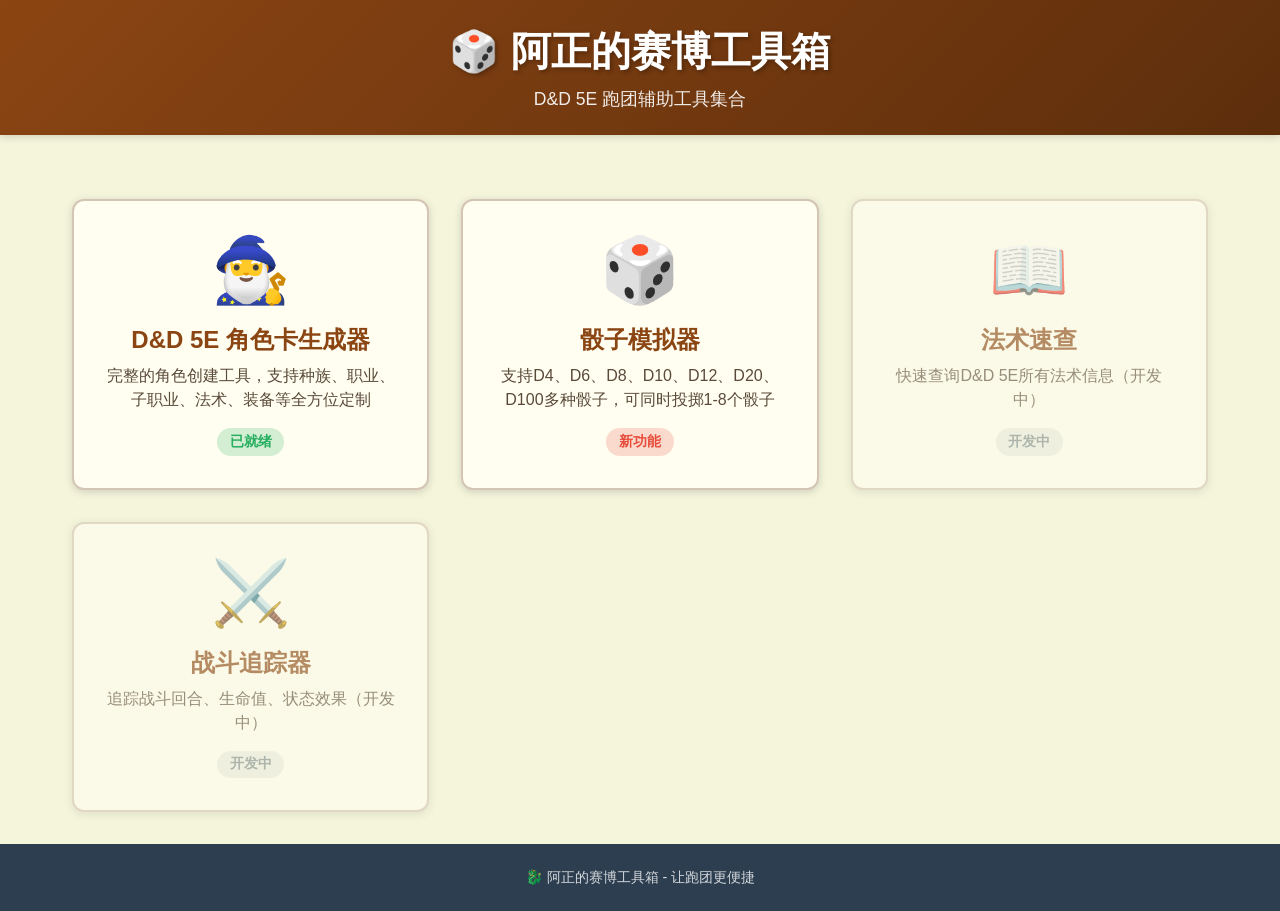
==== index.html @ cee94154 "Add files via upload" ====
<!DOCTYPE html>
<html lang="zh-CN">
<head>
    <meta charset="UTF-8">
    <meta name="viewport" content="width=device-width, initial-scale=1.0">
    <title>阿正的赛博工具箱</title>
    <style>
        :root {
            --primary-color: #8b4513;
            --primary-dark: #5d2e0c;
            --primary-light: #d4a574;
            --secondary-color: #2c3e50;
            --accent-color: #c9a227;
            --bg-color: #f5f5dc;
            --card-bg: #fffef0;
            --text-color: #2c1810;
            --text-light: #5a4a3a;
            --border-color: #d4c5b5;
            --shadow: 0 2px 8px rgba(0, 0, 0, 0.15);
            --shadow-hover: 0 4px 16px rgba(0, 0, 0, 0.2);
        }

        * {
            margin: 0;
            padding: 0;
            box-sizing: border-box;
        }

        body {
            font-family: 'Segoe UI', Tahoma, Geneva, Verdana, sans-serif;
            background: var(--bg-color);
            color: var(--text-color);
            min-height: 100vh;
            display: flex;
            flex-direction: column;
        }

        .header {
            background: linear-gradient(135deg, var(--primary-color) 0%, var(--primary-dark) 100%);
            color: white;
            padding: 1.5rem 2rem;
            box-shadow: var(--shadow);
            text-align: center;
        }

        .header h1 {
            font-size: 2.5rem;
            margin-bottom: 0.5rem;
            text-shadow: 2px 2px 4px rgba(0, 0, 0, 0.3);
        }

        .header p {
            font-size: 1.1rem;
            opacity: 0.9;
        }

        .main-content {
            flex: 1;
            max-width: 1200px;
            margin: 0 auto;
            padding: 2rem;
            width: 100%;
        }

        .tools-grid {
            display: grid;
            grid-template-columns: repeat(auto-fit, minmax(300px, 1fr));
            gap: 2rem;
            margin-top: 2rem;
        }

        .tool-card {
            background: var(--card-bg);
            border-radius: 12px;
            padding: 2rem;
            box-shadow: var(--shadow);
            transition: all 0.3s ease;
            border: 2px solid var(--border-color);
            text-align: center;
            cursor: pointer;
            text-decoration: none;
            color: var(--text-color);
            display: flex;
            flex-direction: column;
            align-items: center;
        }

        .tool-card:hover {
            transform: translateY(-5px);
            box-shadow: var(--shadow-hover);
            border-color: var(--primary-color);
        }

        .tool-icon {
            font-size: 4rem;
            margin-bottom: 1rem;
        }

        .tool-title {
            font-size: 1.5rem;
            font-weight: bold;
            color: var(--primary-color);
            margin-bottom: 0.5rem;
        }

        .tool-description {
            font-size: 1rem;
            color: var(--text-light);
            line-height: 1.5;
        }

        .tool-status {
            display: inline-block;
            margin-top: 1rem;
            padding: 0.3rem 0.8rem;
            border-radius: 20px;
            font-size: 0.85rem;
            font-weight: 600;
        }

        .status-ready {
            background: rgba(39, 174, 96, 0.2);
            color: #27ae60;
        }

        .status-new {
            background: rgba(231, 76, 60, 0.2);
            color: #e74c3c;
        }

        .footer {
            background: var(--secondary-color);
            color: white;
            text-align: center;
            padding: 1.5rem;
            margin-top: auto;
        }

        .footer p {
            opacity: 0.8;
            font-size: 0.9rem;
        }

        @media (max-width: 768px) {
            .header h1 {
                font-size: 1.8rem;
            }

            .tools-grid {
                grid-template-columns: 1fr;
                gap: 1rem;
            }

            .main-content {
                padding: 1rem;
            }
        }
    </style>
</head>
<body>
    <header class="header">
        <h1>🎲 阿正的赛博工具箱</h1>
        <p>D&D 5E 跑团辅助工具集合</p>
    </header>

    <main class="main-content">
        <div class="tools-grid">
            <!-- D&D 5E 角色卡生成器 -->
            <a href="dnd-character-creator/index.html" class="tool-card">
                <div class="tool-icon">🧙‍♂️</div>
                <div class="tool-title">D&D 5E 角色卡生成器</div>
                <div class="tool-description">
                    完整的角色创建工具，支持种族、职业、子职业、法术、装备等全方位定制
                </div>
                <span class="tool-status status-ready">已就绪</span>
            </a>

            <!-- 骰子模拟器 -->
            <a href="dice-simulator/index.html" class="tool-card">
                <div class="tool-icon">🎲</div>
                <div class="tool-title">骰子模拟器</div>
                <div class="tool-description">
                    支持D4、D6、D8、D10、D12、D20、D100多种骰子，可同时投掷1-8个骰子
                </div>
                <span class="tool-status status-new">新功能</span>
            </a>

            <!-- 占位：未来功能 -->
            <div class="tool-card" style="opacity: 0.6; cursor: not-allowed;">
                <div class="tool-icon">📖</div>
                <div class="tool-title">法术速查</div>
                <div class="tool-description">
                    快速查询D&D 5E所有法术信息（开发中）
                </div>
                <span class="tool-status" style="background: rgba(149, 165, 166, 0.2); color: #7f8c8d;">开发中</span>
            </div>

            <!-- 占位：未来功能 -->
            <div class="tool-card" style="opacity: 0.6; cursor: not-allowed;">
                <div class="tool-icon">⚔️</div>
                <div class="tool-title">战斗追踪器</div>
                <div class="tool-description">
                    追踪战斗回合、生命值、状态效果（开发中）
                </div>
                <span class="tool-status" style="background: rgba(149, 165, 166, 0.2); color: #7f8c8d;">开发中</span>
            </div>
        </div>
    </main>

    <footer class="footer">
        <p>🐉 阿正的赛博工具箱 - 让跑团更便捷</p>
    </footer>
</body>
</html>
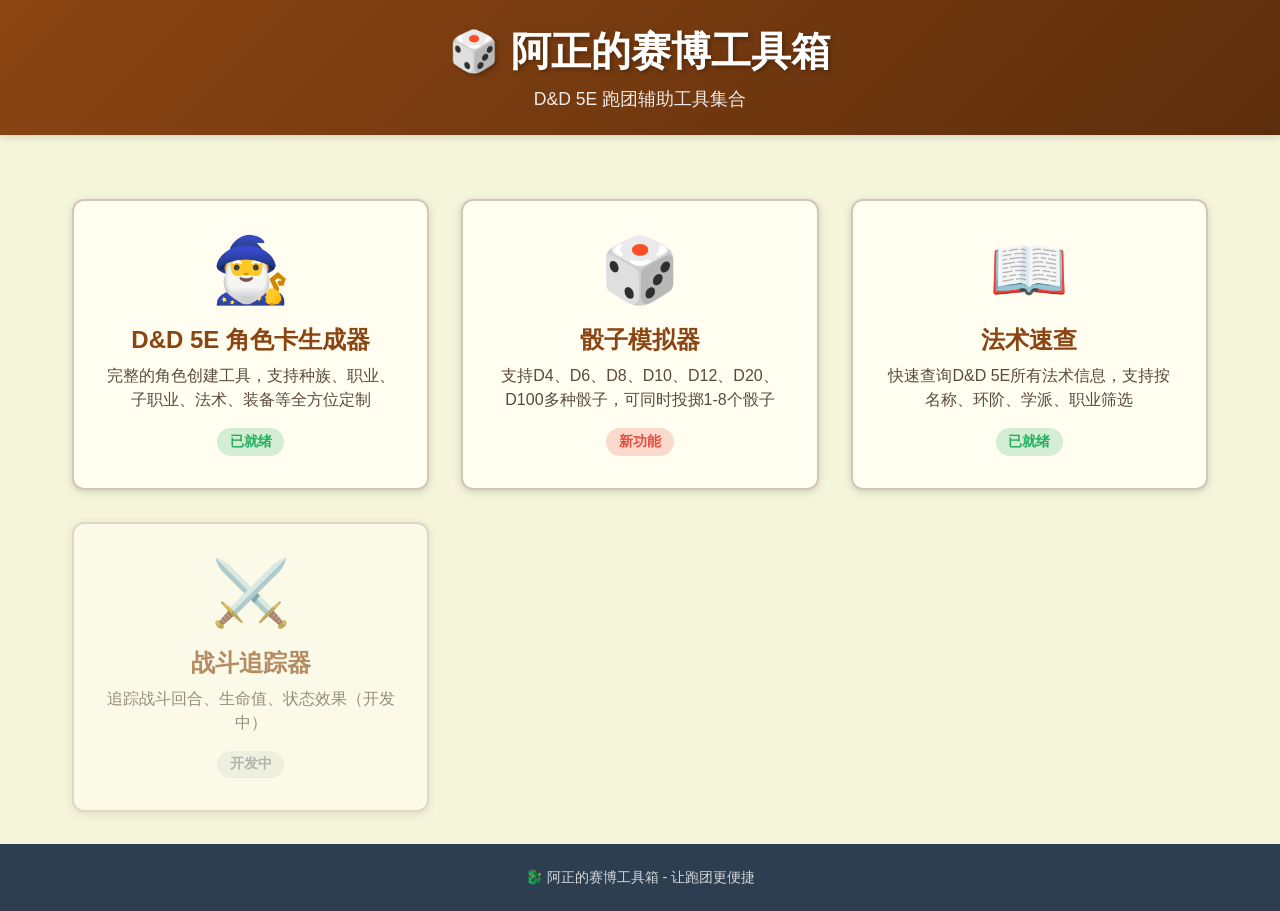
==== commit 1d5ca452: "Add files via upload" ====
--- a/index.html
+++ b/index.html
@@ -185,15 +185,15 @@
                 <span class="tool-status status-new">新功能</span>
             </a>
 
-            <!-- 占位：未来功能 -->
-            <div class="tool-card" style="opacity: 0.6; cursor: not-allowed;">
+            <!-- 法术速查 -->
+            <a href="spell-search/index.html" class="tool-card">
                 <div class="tool-icon">📖</div>
                 <div class="tool-title">法术速查</div>
                 <div class="tool-description">
-                    快速查询D&D 5E所有法术信息（开发中）
-                </div>
-                <span class="tool-status" style="background: rgba(149, 165, 166, 0.2); color: #7f8c8d;">开发中</span>
-            </div>
+                    快速查询D&D 5E所有法术信息，支持按名称、环阶、学派、职业筛选
+                </div>
+                <span class="tool-status status-ready">已就绪</span>
+            </a>
 
             <!-- 占位：未来功能 -->
             <div class="tool-card" style="opacity: 0.6; cursor: not-allowed;">
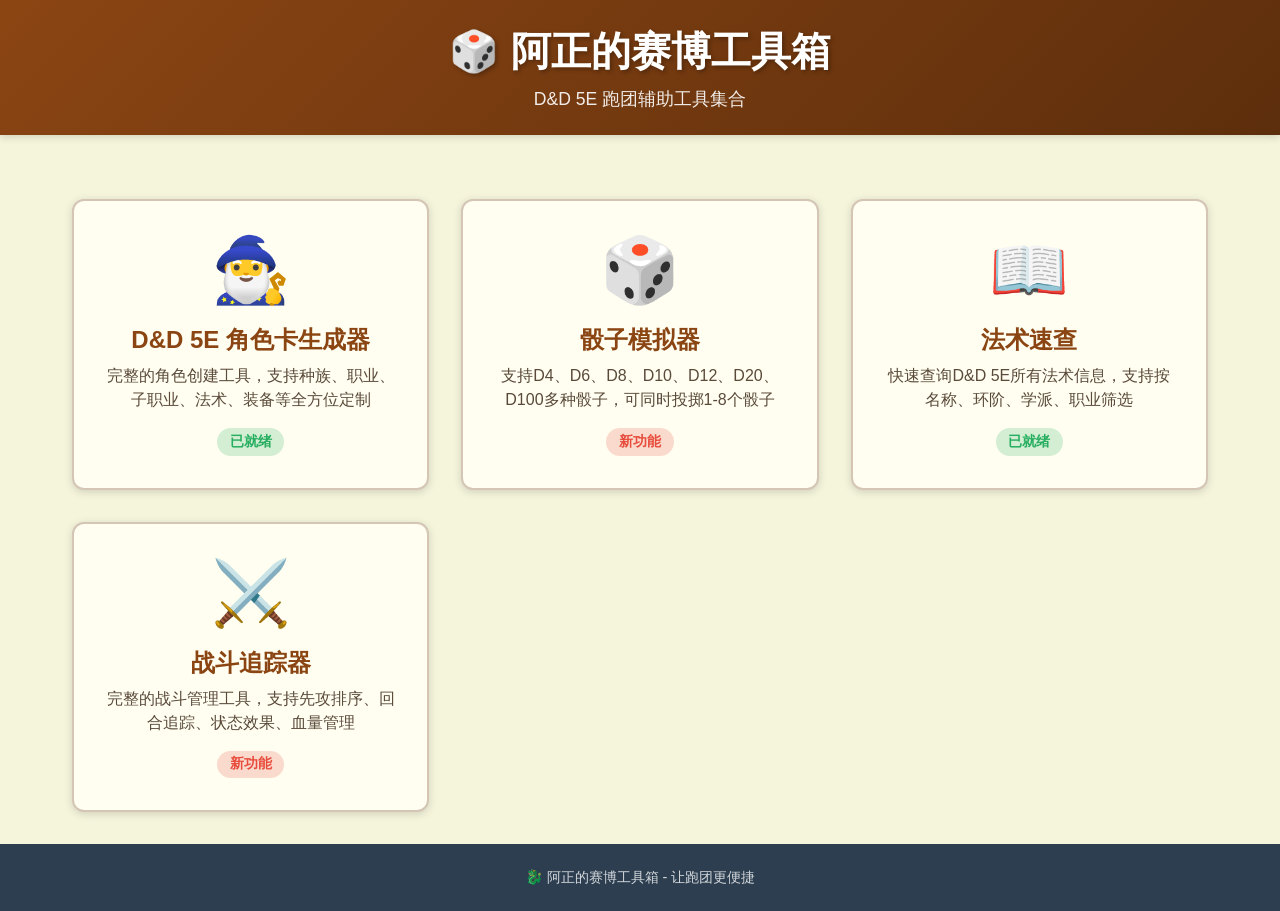
==== commit 38b0be60: "Add files via upload" ====
--- a/index.html
+++ b/index.html
@@ -195,15 +195,15 @@
                 <span class="tool-status status-ready">已就绪</span>
             </a>
 
-            <!-- 占位：未来功能 -->
-            <div class="tool-card" style="opacity: 0.6; cursor: not-allowed;">
+            <!-- 战斗追踪器 -->
+            <a href="combat-tracker/index.html" class="tool-card">
                 <div class="tool-icon">⚔️</div>
                 <div class="tool-title">战斗追踪器</div>
                 <div class="tool-description">
-                    追踪战斗回合、生命值、状态效果（开发中）
-                </div>
-                <span class="tool-status" style="background: rgba(149, 165, 166, 0.2); color: #7f8c8d;">开发中</span>
-            </div>
+                    完整的战斗管理工具，支持先攻排序、回合追踪、状态效果、血量管理
+                </div>
+                <span class="tool-status status-new">新功能</span>
+            </a>
         </div>
     </main>
 
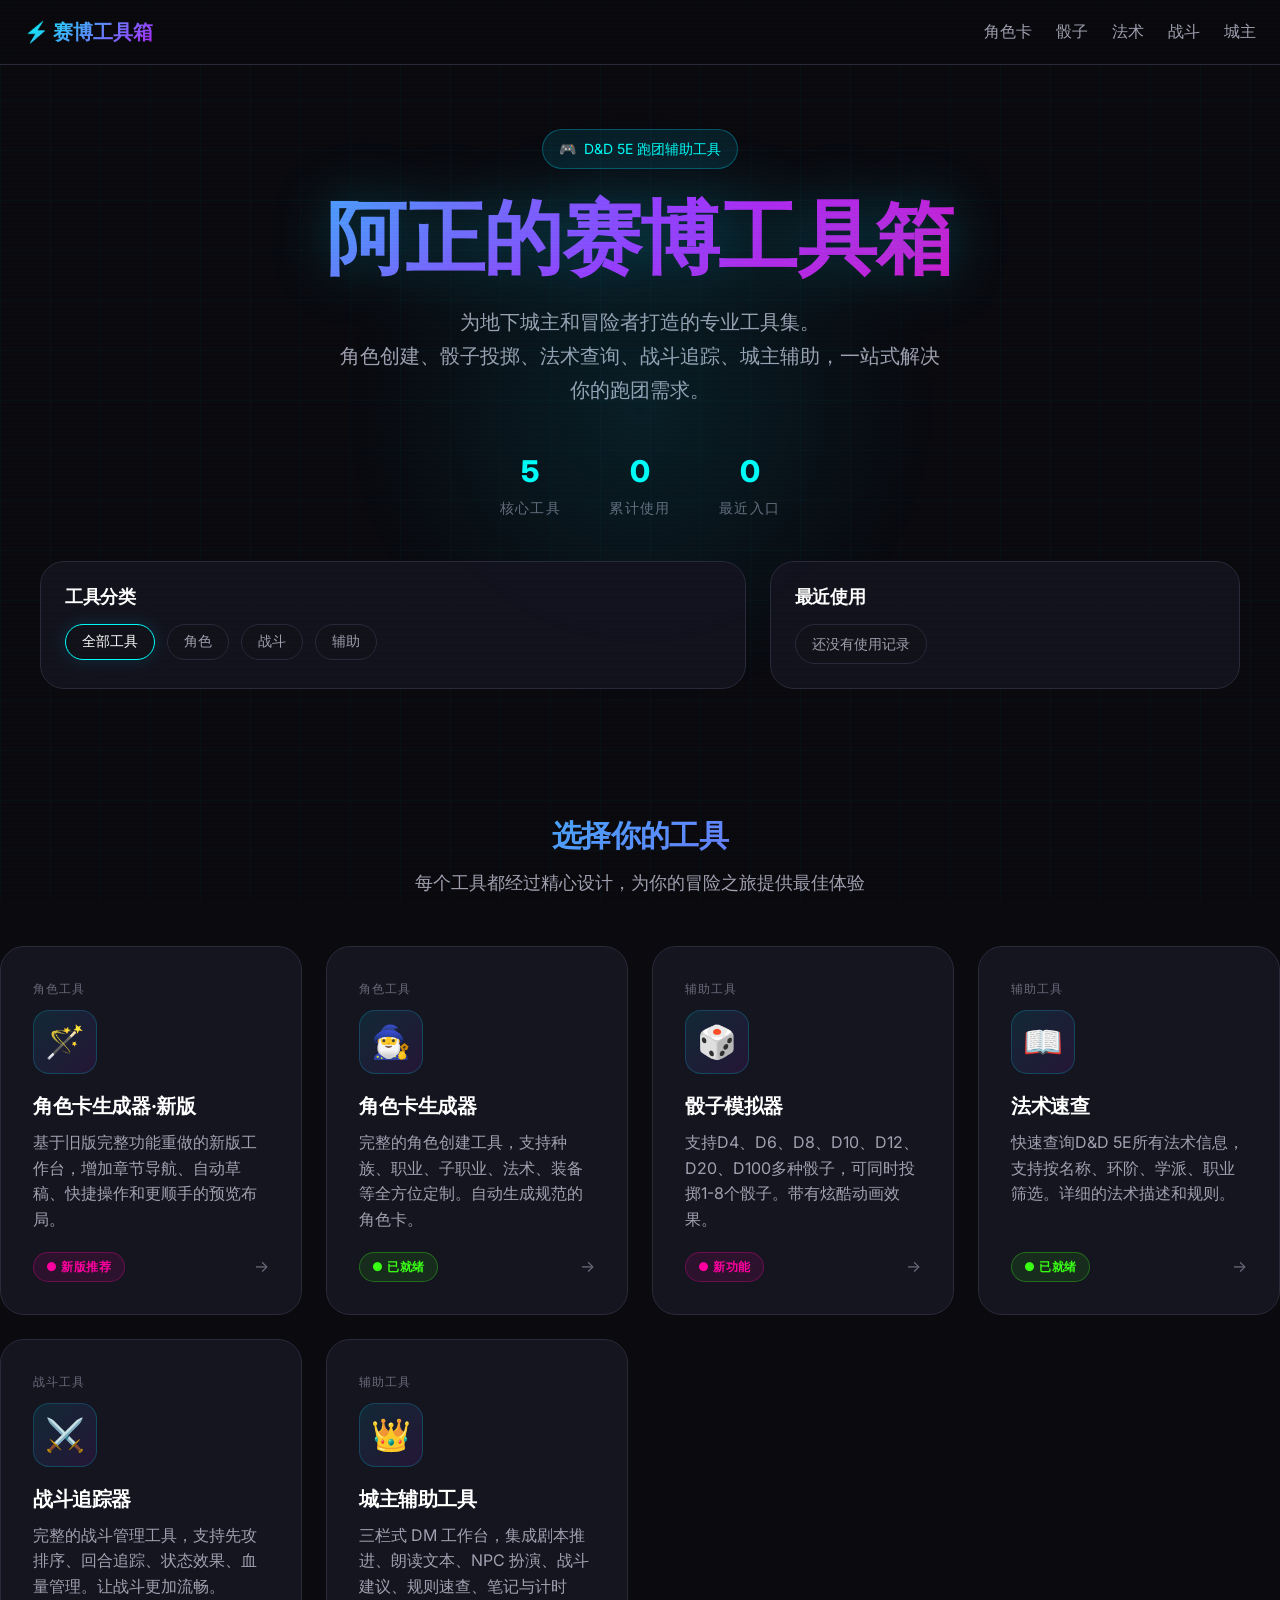
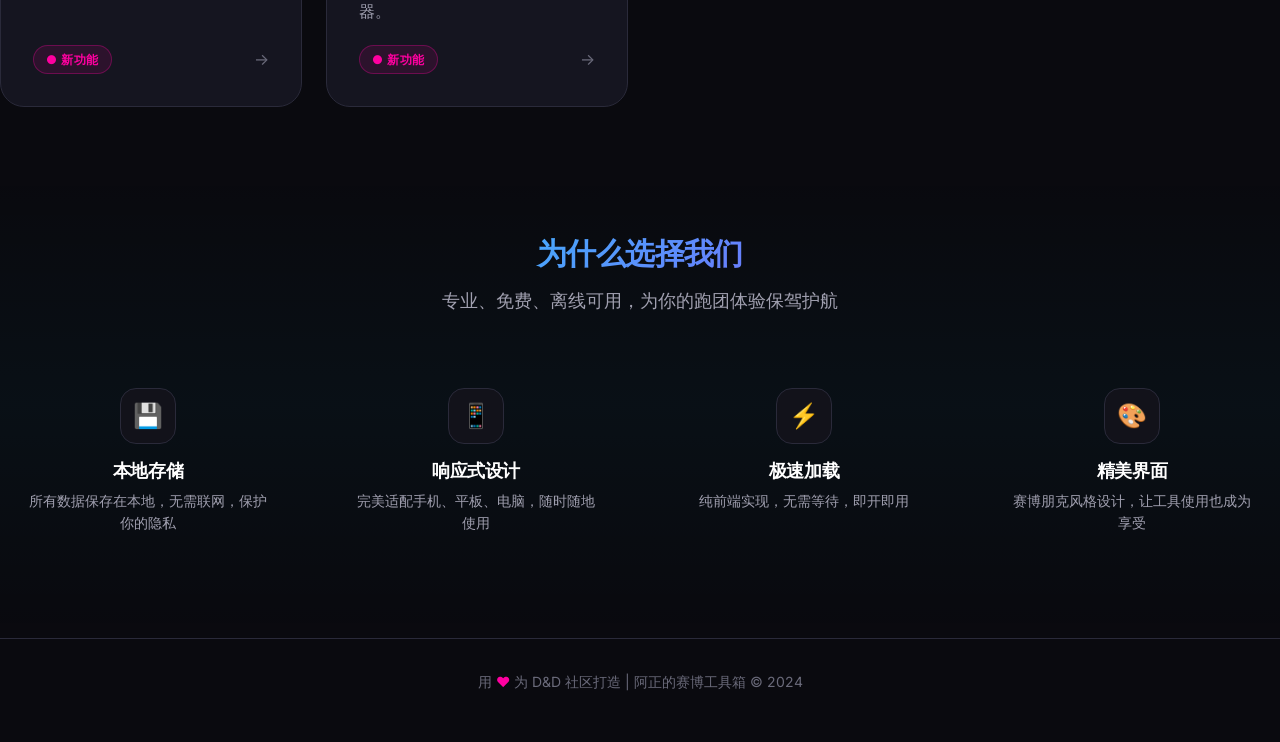
==== commit cf71c76c: "Add files via upload" ====
--- a/index.html
+++ b/index.html
@@ -1,214 +1,692 @@
-<!DOCTYPE html>
-<html lang="zh-CN">
-<head>
-    <meta charset="UTF-8">
-    <meta name="viewport" content="width=device-width, initial-scale=1.0">
-    <title>阿正的赛博工具箱</title>
-    <style>
-        :root {
-            --primary-color: #8b4513;
-            --primary-dark: #5d2e0c;
-            --primary-light: #d4a574;
-            --secondary-color: #2c3e50;
-            --accent-color: #c9a227;
-            --bg-color: #f5f5dc;
-            --card-bg: #fffef0;
-            --text-color: #2c1810;
-            --text-light: #5a4a3a;
-            --border-color: #d4c5b5;
-            --shadow: 0 2px 8px rgba(0, 0, 0, 0.15);
-            --shadow-hover: 0 4px 16px rgba(0, 0, 0, 0.2);
-        }
-
-        * {
-            margin: 0;
-            padding: 0;
-            box-sizing: border-box;
-        }
-
-        body {
-            font-family: 'Segoe UI', Tahoma, Geneva, Verdana, sans-serif;
-            background: var(--bg-color);
-            color: var(--text-color);
-            min-height: 100vh;
-            display: flex;
-            flex-direction: column;
-        }
-
-        .header {
-            background: linear-gradient(135deg, var(--primary-color) 0%, var(--primary-dark) 100%);
-            color: white;
-            padding: 1.5rem 2rem;
-            box-shadow: var(--shadow);
-            text-align: center;
-        }
-
-        .header h1 {
-            font-size: 2.5rem;
-            margin-bottom: 0.5rem;
-            text-shadow: 2px 2px 4px rgba(0, 0, 0, 0.3);
-        }
-
-        .header p {
-            font-size: 1.1rem;
-            opacity: 0.9;
-        }
-
-        .main-content {
-            flex: 1;
-            max-width: 1200px;
-            margin: 0 auto;
-            padding: 2rem;
-            width: 100%;
-        }
-
-        .tools-grid {
-            display: grid;
-            grid-template-columns: repeat(auto-fit, minmax(300px, 1fr));
-            gap: 2rem;
-            margin-top: 2rem;
-        }
-
-        .tool-card {
-            background: var(--card-bg);
-            border-radius: 12px;
-            padding: 2rem;
-            box-shadow: var(--shadow);
-            transition: all 0.3s ease;
-            border: 2px solid var(--border-color);
-            text-align: center;
-            cursor: pointer;
-            text-decoration: none;
-            color: var(--text-color);
-            display: flex;
-            flex-direction: column;
-            align-items: center;
-        }
-
-        .tool-card:hover {
-            transform: translateY(-5px);
-            box-shadow: var(--shadow-hover);
-            border-color: var(--primary-color);
-        }
-
-        .tool-icon {
-            font-size: 4rem;
-            margin-bottom: 1rem;
-        }
-
-        .tool-title {
-            font-size: 1.5rem;
-            font-weight: bold;
-            color: var(--primary-color);
-            margin-bottom: 0.5rem;
-        }
-
-        .tool-description {
-            font-size: 1rem;
-            color: var(--text-light);
-            line-height: 1.5;
-        }
-
-        .tool-status {
-            display: inline-block;
-            margin-top: 1rem;
-            padding: 0.3rem 0.8rem;
-            border-radius: 20px;
-            font-size: 0.85rem;
-            font-weight: 600;
-        }
-
-        .status-ready {
-            background: rgba(39, 174, 96, 0.2);
-            color: #27ae60;
-        }
-
-        .status-new {
-            background: rgba(231, 76, 60, 0.2);
-            color: #e74c3c;
-        }
-
-        .footer {
-            background: var(--secondary-color);
-            color: white;
-            text-align: center;
-            padding: 1.5rem;
-            margin-top: auto;
-        }
-
-        .footer p {
-            opacity: 0.8;
-            font-size: 0.9rem;
-        }
-
-        @media (max-width: 768px) {
-            .header h1 {
-                font-size: 1.8rem;
-            }
-
-            .tools-grid {
-                grid-template-columns: 1fr;
-                gap: 1rem;
-            }
-
-            .main-content {
-                padding: 1rem;
-            }
-        }
-    </style>
-</head>
-<body>
-    <header class="header">
-        <h1>🎲 阿正的赛博工具箱</h1>
-        <p>D&D 5E 跑团辅助工具集合</p>
-    </header>
-
-    <main class="main-content">
-        <div class="tools-grid">
-            <!-- D&D 5E 角色卡生成器 -->
-            <a href="dnd-character-creator/index.html" class="tool-card">
-                <div class="tool-icon">🧙‍♂️</div>
-                <div class="tool-title">D&D 5E 角色卡生成器</div>
-                <div class="tool-description">
-                    完整的角色创建工具，支持种族、职业、子职业、法术、装备等全方位定制
-                </div>
-                <span class="tool-status status-ready">已就绪</span>
-            </a>
-
-            <!-- 骰子模拟器 -->
-            <a href="dice-simulator/index.html" class="tool-card">
-                <div class="tool-icon">🎲</div>
-                <div class="tool-title">骰子模拟器</div>
-                <div class="tool-description">
-                    支持D4、D6、D8、D10、D12、D20、D100多种骰子，可同时投掷1-8个骰子
-                </div>
-                <span class="tool-status status-new">新功能</span>
-            </a>
-
-            <!-- 法术速查 -->
-            <a href="spell-search/index.html" class="tool-card">
-                <div class="tool-icon">📖</div>
-                <div class="tool-title">法术速查</div>
-                <div class="tool-description">
-                    快速查询D&D 5E所有法术信息，支持按名称、环阶、学派、职业筛选
-                </div>
-                <span class="tool-status status-ready">已就绪</span>
-            </a>
-
-            <!-- 战斗追踪器 -->
-            <a href="combat-tracker/index.html" class="tool-card">
-                <div class="tool-icon">⚔️</div>
-                <div class="tool-title">战斗追踪器</div>
-                <div class="tool-description">
-                    完整的战斗管理工具，支持先攻排序、回合追踪、状态效果、血量管理
-                </div>
-                <span class="tool-status status-new">新功能</span>
-            </a>
-        </div>
-    </main>
-
-    <footer class="footer">
-        <p>🐉 阿正的赛博工具箱 - 让跑团更便捷</p>
-    </footer>
-</body>
-</html>
+<!DOCTYPE html>
+<html lang="zh-CN">
+<head>
+    <meta charset="UTF-8">
+    <meta name="viewport" content="width=device-width, initial-scale=1.0">
+    <title>阿正的赛博工具箱 | D&D 5E 跑团辅助</title>
+    <link rel="preconnect" href="https://fonts.googleapis.com">
+    <link rel="preconnect" href="https://fonts.gstatic.com" crossorigin>
+    <link href="https://fonts.googleapis.com/css2?family=Inter:wght@400;500;600;700;800&display=swap" rel="stylesheet">
+    <link rel="stylesheet" href="design-system.css">
+    <script src="common.js"></script>
+    <style>
+        /* 首页特有样式 */
+        .hero-section {
+            text-align: center;
+            padding: var(--space-16) var(--space-6);
+            position: relative;
+            overflow: hidden;
+        }
+
+        .hero-section::before {
+            content: '';
+            position: absolute;
+            top: 50%;
+            left: 50%;
+            transform: translate(-50%, -50%);
+            width: 600px;
+            height: 600px;
+            background: radial-gradient(circle, rgba(0, 217, 255, 0.1) 0%, transparent 70%);
+            pointer-events: none;
+        }
+
+        .hero-badge {
+            display: inline-flex;
+            align-items: center;
+            gap: var(--space-2);
+            padding: var(--space-2) var(--space-4);
+            background: rgba(0, 217, 255, 0.1);
+            border: 1px solid rgba(0, 217, 255, 0.3);
+            border-radius: var(--radius-full);
+            font-size: var(--text-sm);
+            color: var(--neon-cyan);
+            margin-bottom: var(--space-6);
+            animation: pulse-glow 3s ease-in-out infinite;
+        }
+
+        .hero-title {
+            font-size: clamp(2.5rem, 8vw, 5rem);
+            font-weight: 800;
+            line-height: 1.1;
+            margin-bottom: var(--space-6);
+            background: linear-gradient(135deg, var(--neon-cyan) 0%, var(--neon-purple) 50%, var(--neon-pink) 100%);
+            -webkit-background-clip: text;
+            -webkit-text-fill-color: transparent;
+            background-clip: text;
+            text-shadow: 0 0 60px rgba(0, 217, 255, 0.3);
+        }
+
+        .hero-subtitle {
+            font-size: var(--text-xl);
+            color: var(--text-secondary);
+            max-width: 600px;
+            margin: 0 auto var(--space-10);
+            line-height: 1.7;
+        }
+
+        .hero-stats {
+            display: flex;
+            justify-content: center;
+            gap: var(--space-12);
+            margin-top: var(--space-10);
+        }
+
+        .quick-panels {
+            display: grid;
+            grid-template-columns: 1.2fr 0.8fr;
+            gap: var(--space-6);
+            max-width: 1200px;
+            margin: var(--space-10) auto 0;
+            text-align: left;
+        }
+
+        .quick-panel {
+            background: rgba(21, 21, 32, 0.9);
+            border: 1px solid var(--border-color);
+            border-radius: var(--radius-xl);
+            padding: var(--space-6);
+        }
+
+        .quick-panel-title {
+            font-size: var(--text-lg);
+            font-weight: 700;
+            margin-bottom: var(--space-4);
+        }
+
+        .category-filter,
+        .recent-tools {
+            display: flex;
+            flex-wrap: wrap;
+            gap: var(--space-3);
+        }
+
+        .category-chip,
+        .recent-tool-pill {
+            display: inline-flex;
+            align-items: center;
+            gap: var(--space-2);
+            padding: var(--space-2) var(--space-4);
+            border-radius: var(--radius-full);
+            border: 1px solid var(--border-color);
+            background: var(--bg-secondary);
+            color: var(--text-secondary);
+            font-size: var(--text-sm);
+            text-decoration: none;
+            cursor: pointer;
+            transition: all var(--transition-normal);
+        }
+
+        .category-chip:hover,
+        .category-chip.active,
+        .recent-tool-pill:hover {
+            border-color: var(--neon-cyan);
+            color: var(--text-primary);
+            box-shadow: 0 0 18px rgba(0, 217, 255, 0.15);
+        }
+
+        .tool-category-label {
+            display: inline-flex;
+            align-items: center;
+            gap: var(--space-2);
+            margin-bottom: var(--space-3);
+            font-size: var(--text-xs);
+            text-transform: uppercase;
+            letter-spacing: 0.08em;
+            color: var(--text-muted);
+        }
+
+        .usage-meta {
+            margin-top: var(--space-2);
+            font-size: var(--text-xs);
+            color: var(--text-muted);
+        }
+
+        .stat-item {
+            text-align: center;
+        }
+
+        .stat-value {
+            font-size: var(--text-3xl);
+            font-weight: 800;
+            color: var(--neon-cyan);
+            display: block;
+        }
+
+        .stat-label {
+            font-size: var(--text-sm);
+            color: var(--text-muted);
+            text-transform: uppercase;
+            letter-spacing: 0.1em;
+        }
+
+        /* 工具卡片网格 */
+        .tools-section {
+            padding: var(--space-16) 0;
+        }
+
+        .section-header {
+            text-align: center;
+            margin-bottom: var(--space-12);
+        }
+
+        .section-title {
+            font-size: var(--text-3xl);
+            font-weight: 700;
+            margin-bottom: var(--space-4);
+        }
+
+        .section-description {
+            color: var(--text-secondary);
+            font-size: var(--text-lg);
+        }
+
+        .tools-grid {
+            display: grid;
+            grid-template-columns: repeat(auto-fit, minmax(300px, 1fr));
+            gap: var(--space-6);
+        }
+
+        .tool-card {
+            background: var(--bg-card);
+            border: 1px solid var(--border-color);
+            border-radius: var(--radius-xl);
+            padding: var(--space-8);
+            transition: all var(--transition-normal);
+            position: relative;
+            overflow: hidden;
+            cursor: pointer;
+            text-decoration: none;
+            display: flex;
+            flex-direction: column;
+            height: 100%;
+        }
+
+        .tool-card::before {
+            content: '';
+            position: absolute;
+            top: 0;
+            left: 0;
+            right: 0;
+            height: 3px;
+            background: linear-gradient(90deg, var(--neon-cyan), var(--neon-purple));
+            opacity: 0;
+            transition: opacity var(--transition-normal);
+        }
+
+        .tool-card:hover {
+            border-color: var(--neon-cyan);
+            box-shadow: var(--shadow-glow);
+            transform: translateY(-8px);
+        }
+
+        .tool-card:hover::before {
+            opacity: 1;
+        }
+
+        .tool-icon-wrapper {
+            width: 64px;
+            height: 64px;
+            background: linear-gradient(135deg, rgba(0, 217, 255, 0.1), rgba(176, 38, 255, 0.1));
+            border: 1px solid rgba(0, 217, 255, 0.2);
+            border-radius: var(--radius-lg);
+            display: flex;
+            align-items: center;
+            justify-content: center;
+            font-size: 2rem;
+            margin-bottom: var(--space-5);
+            transition: all var(--transition-normal);
+        }
+
+        .tool-card:hover .tool-icon-wrapper {
+            background: linear-gradient(135deg, rgba(0, 217, 255, 0.2), rgba(176, 38, 255, 0.2));
+            border-color: var(--neon-cyan);
+            box-shadow: 0 0 20px rgba(0, 217, 255, 0.3);
+            transform: scale(1.1);
+        }
+
+        .tool-title {
+            font-size: var(--text-xl);
+            font-weight: 700;
+            color: var(--text-primary);
+            margin-bottom: var(--space-3);
+        }
+
+        .tool-description {
+            color: var(--text-secondary);
+            font-size: var(--text-base);
+            line-height: 1.6;
+            flex: 1;
+            margin-bottom: var(--space-5);
+        }
+
+        .tool-meta {
+            display: flex;
+            align-items: center;
+            justify-content: space-between;
+        }
+
+        .tool-status {
+            display: inline-flex;
+            align-items: center;
+            gap: var(--space-2);
+            padding: var(--space-1) var(--space-3);
+            font-size: var(--text-xs);
+            font-weight: 600;
+            border-radius: var(--radius-full);
+            text-transform: uppercase;
+            letter-spacing: 0.05em;
+        }
+
+        .status-ready {
+            background: rgba(57, 255, 20, 0.1);
+            color: var(--neon-green);
+            border: 1px solid rgba(57, 255, 20, 0.3);
+        }
+
+        .status-new {
+            background: rgba(255, 0, 160, 0.1);
+            color: var(--neon-pink);
+            border: 1px solid rgba(255, 0, 160, 0.3);
+            animation: pulse-glow 2s ease-in-out infinite;
+        }
+
+        .tool-arrow {
+            color: var(--text-muted);
+            transition: all var(--transition-fast);
+        }
+
+        .tool-card:hover .tool-arrow {
+            color: var(--neon-cyan);
+            transform: translateX(4px);
+        }
+
+        /* 特性展示区域 */
+        .features-section {
+            padding: var(--space-16) 0;
+            background: linear-gradient(180deg, transparent 0%, rgba(0, 217, 255, 0.03) 50%, transparent 100%);
+        }
+
+        .features-grid {
+            display: grid;
+            grid-template-columns: repeat(auto-fit, minmax(250px, 1fr));
+            gap: var(--space-8);
+        }
+
+        .feature-item {
+            text-align: center;
+            padding: var(--space-6);
+        }
+
+        .feature-icon {
+            width: 56px;
+            height: 56px;
+            background: var(--bg-secondary);
+            border: 1px solid var(--border-color);
+            border-radius: var(--radius-lg);
+            display: flex;
+            align-items: center;
+            justify-content: center;
+            font-size: 1.5rem;
+            margin: 0 auto var(--space-4);
+            transition: all var(--transition-normal);
+        }
+
+        .feature-item:hover .feature-icon {
+            border-color: var(--neon-cyan);
+            box-shadow: 0 0 20px rgba(0, 217, 255, 0.2);
+        }
+
+        .feature-title {
+            font-size: var(--text-lg);
+            font-weight: 600;
+            margin-bottom: var(--space-2);
+            color: var(--text-primary);
+        }
+
+        .feature-description {
+            color: var(--text-secondary);
+            font-size: var(--text-sm);
+            line-height: 1.6;
+        }
+
+        /* 页脚 */
+        .footer {
+            border-top: 1px solid var(--border-color);
+            padding: var(--space-8) 0;
+            text-align: center;
+        }
+
+        .footer-text {
+            color: var(--text-muted);
+            font-size: var(--text-sm);
+        }
+
+        .footer-heart {
+            color: var(--neon-pink);
+            animation: pulse 1.5s ease-in-out infinite;
+        }
+
+        @keyframes pulse {
+            0%, 100% { opacity: 1; }
+            50% { opacity: 0.5; }
+        }
+
+        /* 响应式适配 */
+        @media (max-width: 768px) {
+            .hero-section {
+                padding: var(--space-10) var(--space-4);
+            }
+
+            .quick-panels {
+                grid-template-columns: 1fr;
+            }
+
+            .hero-stats {
+                flex-direction: column;
+                gap: var(--space-6);
+            }
+
+            .tools-grid {
+                grid-template-columns: 1fr;
+            }
+
+            .features-grid {
+                grid-template-columns: 1fr;
+            }
+        }
+
+        /* 动画效果 */
+        @keyframes float {
+            0%, 100% { transform: translateY(0); }
+            50% { transform: translateY(-10px); }
+        }
+
+        .animate-float {
+            animation: float 6s ease-in-out infinite;
+        }
+    </style>
+</head>
+<body>
+    <!-- 导航栏 -->
+    <nav class="navbar">
+        <div class="navbar-content">
+            <a href="index.html" class="navbar-brand">⚡ 赛博工具箱</a>
+            <ul class="navbar-nav">
+                <li><a href="dnd-character-creator/index.html" class="nav-link">角色卡</a></li>
+                <li><a href="dice-simulator/index.html" class="nav-link">骰子</a></li>
+                <li><a href="spell-search/index.html" class="nav-link">法术</a></li>
+                <li><a href="combat-tracker/index.html" class="nav-link">战斗</a></li>
+                <li><a href="dm-assistant/index.html" class="nav-link">城主</a></li>
+            </ul>
+        </div>
+    </nav>
+
+    <!-- 主内容 -->
+    <main>
+        <!-- Hero区域 -->
+        <section class="hero-section">
+            <div class="hero-badge">
+                <span>🎮</span>
+                <span>D&D 5E 跑团辅助工具</span>
+            </div>
+            <h1 class="hero-title">阿正的赛博工具箱</h1>
+            <p class="hero-subtitle">
+                为地下城主和冒险者打造的专业工具集。<br>
+                角色创建、骰子投掷、法术查询、战斗追踪、城主辅助，一站式解决你的跑团需求。
+            </p>
+            <div class="hero-stats">
+                <div class="stat-item">
+                    <span class="stat-value">5</span>
+                    <span class="stat-label">核心工具</span>
+                </div>
+                <div class="stat-item">
+                    <span class="stat-value" id="usageCountStat">0</span>
+                    <span class="stat-label">累计使用</span>
+                </div>
+                <div class="stat-item">
+                    <span class="stat-value" id="recentCountStat">0</span>
+                    <span class="stat-label">最近入口</span>
+                </div>
+            </div>
+
+            <div class="quick-panels">
+                <div class="quick-panel">
+                    <h2 class="quick-panel-title">工具分类</h2>
+                    <div class="category-filter" id="categoryFilter">
+                        <button class="category-chip active" type="button" data-category="all">全部工具</button>
+                        <button class="category-chip" type="button" data-category="character">角色</button>
+                        <button class="category-chip" type="button" data-category="combat">战斗</button>
+                        <button class="category-chip" type="button" data-category="utility">辅助</button>
+                    </div>
+                </div>
+                <div class="quick-panel">
+                    <h2 class="quick-panel-title">最近使用</h2>
+                    <div class="recent-tools" id="recentToolsList">
+                        <span class="recent-tool-pill">还没有使用记录</span>
+                    </div>
+                </div>
+            </div>
+        </section>
+
+        <!-- 工具卡片区域 -->
+        <section class="tools-section container">
+            <div class="section-header">
+                <h2 class="section-title text-gradient">选择你的工具</h2>
+                <p class="section-description">每个工具都经过精心设计，为你的冒险之旅提供最佳体验</p>
+            </div>
+            
+            <div class="tools-grid">
+                <a href="dnd-character-creator-v2/index.html" class="tool-card" data-category="character" data-tool="dnd-character-creator-v2" data-tool-name="角色卡生成器新版">
+                    <span class="tool-category-label">角色工具</span>
+                    <div class="tool-icon-wrapper">🪄</div>
+                    <h3 class="tool-title">角色卡生成器·新版</h3>
+                    <p class="tool-description">
+                        基于旧版完整功能重做的新版工作台，增加章节导航、自动草稿、快捷操作和更顺手的预览布局。
+                    </p>
+                    <div class="tool-meta">
+                        <span class="tool-status status-new">● 新版推荐</span>
+                        <span class="tool-arrow">→</span>
+                    </div>
+                </a>
+
+                <!-- 角色卡生成器 -->
+                <a href="dnd-character-creator/index.html" class="tool-card" data-category="character" data-tool="dnd-character-creator" data-tool-name="角色卡生成器">
+                    <span class="tool-category-label">角色工具</span>
+                    <div class="tool-icon-wrapper">🧙‍♂️</div>
+                    <h3 class="tool-title">角色卡生成器</h3>
+                    <p class="tool-description">
+                        完整的角色创建工具，支持种族、职业、子职业、法术、装备等全方位定制。自动生成规范的角色卡。
+                    </p>
+                    <div class="tool-meta">
+                        <span class="tool-status status-ready">● 已就绪</span>
+                        <span class="tool-arrow">→</span>
+                    </div>
+                </a>
+
+                <!-- 骰子模拟器 -->
+                <a href="dice-simulator/index.html" class="tool-card" data-category="utility" data-tool="dice-simulator" data-tool-name="骰子模拟器">
+                    <span class="tool-category-label">辅助工具</span>
+                    <div class="tool-icon-wrapper">🎲</div>
+                    <h3 class="tool-title">骰子模拟器</h3>
+                    <p class="tool-description">
+                        支持D4、D6、D8、D10、D12、D20、D100多种骰子，可同时投掷1-8个骰子。带有炫酷动画效果。
+                    </p>
+                    <div class="tool-meta">
+                        <span class="tool-status status-new">● 新功能</span>
+                        <span class="tool-arrow">→</span>
+                    </div>
+                </a>
+
+                <!-- 法术速查 -->
+                <a href="spell-search/index.html" class="tool-card" data-category="utility" data-tool="spell-search" data-tool-name="法术速查">
+                    <span class="tool-category-label">辅助工具</span>
+                    <div class="tool-icon-wrapper">📖</div>
+                    <h3 class="tool-title">法术速查</h3>
+                    <p class="tool-description">
+                        快速查询D&D 5E所有法术信息，支持按名称、环阶、学派、职业筛选。详细的法术描述和规则。
+                    </p>
+                    <div class="tool-meta">
+                        <span class="tool-status status-ready">● 已就绪</span>
+                        <span class="tool-arrow">→</span>
+                    </div>
+                </a>
+
+                <!-- 战斗追踪器 -->
+                <a href="combat-tracker/index.html" class="tool-card" data-category="combat" data-tool="combat-tracker" data-tool-name="战斗追踪器">
+                    <span class="tool-category-label">战斗工具</span>
+                    <div class="tool-icon-wrapper">⚔️</div>
+                    <h3 class="tool-title">战斗追踪器</h3>
+                    <p class="tool-description">
+                        完整的战斗管理工具，支持先攻排序、回合追踪、状态效果、血量管理。让战斗更加流畅。
+                    </p>
+                    <div class="tool-meta">
+                        <span class="tool-status status-new">● 新功能</span>
+                        <span class="tool-arrow">→</span>
+                    </div>
+                </a>
+
+                <!-- 城主辅助工具 -->
+                <a href="dm-assistant/index.html" class="tool-card" data-category="utility" data-tool="dm-assistant" data-tool-name="城主辅助工具">
+                    <span class="tool-category-label">辅助工具</span>
+                    <div class="tool-icon-wrapper">👑</div>
+                    <h3 class="tool-title">城主辅助工具</h3>
+                    <p class="tool-description">
+                        三栏式 DM 工作台，集成剧本推进、朗读文本、NPC 扮演、战斗建议、规则速查、笔记与计时器。
+                    </p>
+                    <div class="tool-meta">
+                        <span class="tool-status status-new">● 新功能</span>
+                        <span class="tool-arrow">→</span>
+                    </div>
+                </a>
+            </div>
+        </section>
+
+        <!-- 特性展示 -->
+        <section class="features-section container">
+            <div class="section-header">
+                <h2 class="section-title text-gradient">为什么选择我们</h2>
+                <p class="section-description">专业、免费、离线可用，为你的跑团体验保驾护航</p>
+            </div>
+            
+            <div class="features-grid">
+                <div class="feature-item">
+                    <div class="feature-icon">💾</div>
+                    <h3 class="feature-title">本地存储</h3>
+                    <p class="feature-description">所有数据保存在本地，无需联网，保护你的隐私</p>
+                </div>
+                <div class="feature-item">
+                    <div class="feature-icon">📱</div>
+                    <h3 class="feature-title">响应式设计</h3>
+                    <p class="feature-description">完美适配手机、平板、电脑，随时随地使用</p>
+                </div>
+                <div class="feature-item">
+                    <div class="feature-icon">⚡</div>
+                    <h3 class="feature-title">极速加载</h3>
+                    <p class="feature-description">纯前端实现，无需等待，即开即用</p>
+                </div>
+                <div class="feature-item">
+                    <div class="feature-icon">🎨</div>
+                    <h3 class="feature-title">精美界面</h3>
+                    <p class="feature-description">赛博朋克风格设计，让工具使用也成为享受</p>
+                </div>
+            </div>
+        </section>
+    </main>
+
+    <!-- 页脚 -->
+    <footer class="footer">
+        <p class="footer-text">
+            用 <span class="footer-heart">♥</span> 为 D&D 社区打造 | 阿正的赛博工具箱 © 2024
+        </p>
+    </footer>
+
+    <script>
+        const toolCards = document.querySelectorAll('.tool-card');
+
+        function renderHomeUsagePanels() {
+            const usageMap = JSON.parse(localStorage.getItem('toolUsageStats') || '{}');
+            const recentTools = JSON.parse(localStorage.getItem('recentTools') || '[]');
+            const totalUsage = Object.values(usageMap).reduce((sum, count) => sum + Number(count || 0), 0);
+
+            document.getElementById('usageCountStat').textContent = totalUsage;
+            document.getElementById('recentCountStat').textContent = recentTools.length;
+
+            const recentToolsList = document.getElementById('recentToolsList');
+            if (!recentTools.length) {
+                recentToolsList.innerHTML = '<span class="recent-tool-pill">还没有使用记录</span>';
+                return;
+            }
+
+            recentToolsList.innerHTML = recentTools.map(tool => `
+                <a class="recent-tool-pill" href="${tool.href}">${tool.name}</a>
+            `).join('');
+
+            toolCards.forEach(card => {
+                const toolId = card.dataset.tool;
+                const count = usageMap[toolId] || 0;
+                let meta = card.querySelector('.usage-meta');
+                if (!meta) {
+                    meta = document.createElement('div');
+                    meta.className = 'usage-meta';
+                    card.appendChild(meta);
+                }
+                meta.textContent = `本地记录使用 ${count} 次`;
+            });
+        }
+
+        function trackToolUsage(toolId, toolName, href) {
+            const usageMap = JSON.parse(localStorage.getItem('toolUsageStats') || '{}');
+            usageMap[toolId] = (usageMap[toolId] || 0) + 1;
+            localStorage.setItem('toolUsageStats', JSON.stringify(usageMap));
+
+            const recentTools = JSON.parse(localStorage.getItem('recentTools') || '[]').filter(item => item.id !== toolId);
+            recentTools.unshift({ id: toolId, name: toolName, href, timestamp: Date.now() });
+            localStorage.setItem('recentTools', JSON.stringify(recentTools.slice(0, 5)));
+        }
+
+        document.getElementById('categoryFilter').addEventListener('click', (event) => {
+            const button = event.target.closest('[data-category]');
+            if (!button) return;
+
+            document.querySelectorAll('.category-chip').forEach(chip => chip.classList.remove('active'));
+            button.classList.add('active');
+
+            const category = button.dataset.category;
+            toolCards.forEach(card => {
+                const visible = category === 'all' || card.dataset.category === category;
+                card.style.display = visible ? 'flex' : 'none';
+            });
+        });
+
+        toolCards.forEach(card => {
+            card.addEventListener('click', () => {
+                trackToolUsage(card.dataset.tool, card.dataset.toolName, card.getAttribute('href'));
+            });
+        });
+
+        renderHomeUsagePanels();
+
+        // 卡片入场动画
+        const observerOptions = {
+            threshold: 0.1,
+            rootMargin: '0px 0px -50px 0px'
+        };
+
+        const observer = new IntersectionObserver((entries) => {
+            entries.forEach(entry => {
+                if (entry.isIntersecting) {
+                    entry.target.style.opacity = '1';
+                    entry.target.style.transform = 'translateY(0)';
+                }
+            });
+        }, observerOptions);
+
+        document.querySelectorAll('.tool-card, .feature-item, .quick-panel').forEach((el, index) => {
+            el.style.opacity = '0';
+            el.style.transform = 'translateY(20px)';
+            el.style.transition = `all 0.6s cubic-bezier(0.4, 0, 0.2, 1) ${index * 0.1}s`;
+            observer.observe(el);
+        });
+    </script>
+</body>
+</html>
--- a/design-system.css
+++ b/design-system.css
@@ -0,0 +1,721 @@
+/* ============================================
+   阿正的赛博工具箱 - 设计系统 v2.0
+   风格：赛博朋克奇幻风
+   ============================================ */
+
+/* CSS 变量定义 */
+:root {
+  /* 主色调 - 霓虹紫/蓝 */
+  --neon-purple: #b026ff;
+  --neon-blue: #00d9ff;
+  --neon-pink: #ff00a0;
+  --neon-cyan: #00fff9;
+  --neon-green: #39ff14;
+  --neon-orange: #ff6b35;
+  --neon-red: #ff4d6d;
+  --tool-dm-start: #b026ff;
+  --tool-dm-end: #00d9ff;
+  --tool-combat-start: #ff6b35;
+  --tool-combat-end: #ff4d6d;
+  --tool-character-start: #00d9ff;
+  --tool-character-end: #7cf7ff;
+  --color-combat: #ff6b35;
+  --color-magic: #b026ff;
+  --color-nature: #39ff14;
+  --color-social: #ffd700;
+  --color-danger: #ff3366;
+  --color-info: #00d9ff;
+  
+  /* 暗色背景系 */
+  --bg-primary: #0a0a0f;
+  --bg-secondary: #12121a;
+  --bg-tertiary: #1a1a25;
+  --bg-card: #151520;
+  --bg-hover: #1f1f2e;
+  --bg-active: #2a2a3e;
+  
+  /* 文字颜色 */
+  --text-primary: #ffffff;
+  --text-secondary: #a0a0b0;
+  --text-muted: #6a6a7a;
+  --text-accent: var(--neon-cyan);
+  
+  /* 边框与分隔 */
+  --border-color: #2a2a3a;
+  --border-glow: rgba(0, 217, 255, 0.3);
+  --border-accent: var(--neon-blue);
+  
+  /* 功能色 */
+  --success: var(--neon-green);
+  --warning: #ffd700;
+  --error: #ff3366;
+  --info: var(--neon-blue);
+  
+  /* 阴影与光效 */
+  --shadow-sm: 0 2px 8px rgba(0, 0, 0, 0.4);
+  --shadow-md: 0 4px 16px rgba(0, 0, 0, 0.5);
+  --shadow-lg: 0 8px 32px rgba(0, 0, 0, 0.6);
+  --shadow-glow: 0 0 20px rgba(0, 217, 255, 0.3);
+  --shadow-glow-purple: 0 0 20px rgba(176, 38, 255, 0.3);
+  
+  /* 间距系统 - 8px基准 */
+  --space-1: 0.25rem;   /* 4px */
+  --space-2: 0.5rem;    /* 8px */
+  --space-3: 0.75rem;   /* 12px */
+  --space-4: 1rem;      /* 16px */
+  --space-5: 1.25rem;   /* 20px */
+  --space-6: 1.5rem;    /* 24px */
+  --space-8: 2rem;      /* 32px */
+  --space-10: 2.5rem;   /* 40px */
+  --space-12: 3rem;     /* 48px */
+  --space-16: 4rem;     /* 64px */
+  
+  /* 字体大小 */
+  --text-xs: 0.75rem;
+  --text-sm: 0.875rem;
+  --text-base: 1rem;
+  --text-lg: 1.125rem;
+  --text-xl: 1.25rem;
+  --text-2xl: 1.5rem;
+  --text-3xl: 1.875rem;
+  --text-4xl: 2.25rem;
+  --text-5xl: 3rem;
+  
+  /* 圆角 */
+  --radius-sm: 6px;
+  --radius-md: 10px;
+  --radius-lg: 16px;
+  --radius-xl: 24px;
+  --radius-full: 9999px;
+  
+  /* 过渡动画 */
+  --transition-fast: 0.15s cubic-bezier(0.4, 0, 0.2, 1);
+  --transition-normal: 0.25s cubic-bezier(0.4, 0, 0.2, 1);
+  --transition-slow: 0.4s cubic-bezier(0.4, 0, 0.2, 1);
+  --transition-bounce: 0.3s cubic-bezier(0.68, -0.55, 0.265, 1.55);
+  --transition-smooth: 0.4s cubic-bezier(0.4, 0, 0.2, 1);
+  
+  /* Z-index层级 */
+  --z-dropdown: 1000;
+  --z-sticky: 1020;
+  --z-modal: 1050;
+  --z-tooltip: 1100;
+}
+
+/* ============================================
+   基础重置与全局样式
+   ============================================ */
+*, *::before, *::after {
+  box-sizing: border-box;
+  margin: 0;
+  padding: 0;
+}
+
+html {
+  scroll-behavior: smooth;
+  -webkit-font-smoothing: antialiased;
+  -moz-osx-font-smoothing: grayscale;
+}
+
+body {
+  font-family: 'Inter', -apple-system, BlinkMacSystemFont, 'Segoe UI', sans-serif;
+  background: var(--bg-primary);
+  color: var(--text-primary);
+  min-height: 100vh;
+  line-height: 1.6;
+  overflow-x: hidden;
+}
+
+/* 背景网格效果 */
+body::before {
+  content: '';
+  position: fixed;
+  top: 0;
+  left: 0;
+  right: 0;
+  bottom: 0;
+  background-image: 
+    linear-gradient(rgba(0, 217, 255, 0.03) 1px, transparent 1px),
+    linear-gradient(90deg, rgba(0, 217, 255, 0.03) 1px, transparent 1px);
+  background-size: 50px 50px;
+  pointer-events: none;
+  z-index: -1;
+}
+
+/* 扫描线效果 */
+body::after {
+  content: '';
+  position: fixed;
+  top: 0;
+  left: 0;
+  right: 0;
+  bottom: 0;
+  background: repeating-linear-gradient(
+    0deg,
+    transparent,
+    transparent 2px,
+    rgba(0, 0, 0, 0.03) 2px,
+    rgba(0, 0, 0, 0.03) 4px
+  );
+  pointer-events: none;
+  z-index: 9999;
+  opacity: 0.5;
+}
+
+/* ============================================
+   排版系统
+   ============================================ */
+h1, h2, h3, h4, h5, h6 {
+  font-weight: 700;
+  line-height: 1.2;
+  letter-spacing: -0.02em;
+}
+
+h1 { font-size: var(--text-4xl); }
+h2 { font-size: var(--text-3xl); }
+h3 { font-size: var(--text-2xl); }
+h4 { font-size: var(--text-xl); }
+h5 { font-size: var(--text-lg); }
+h6 { font-size: var(--text-base); }
+
+p {
+  margin-bottom: var(--space-4);
+}
+
+a {
+  color: var(--neon-cyan);
+  text-decoration: none;
+  transition: all var(--transition-fast);
+}
+
+a:hover {
+  color: var(--neon-blue);
+  text-shadow: 0 0 10px var(--neon-blue);
+}
+
+/* ============================================
+   布局容器
+   ============================================ */
+.container {
+  width: 100%;
+  max-width: 1400px;
+  margin: 0 auto;
+  padding: 0 var(--space-6);
+}
+
+.main-content {
+  flex: 1;
+  padding: var(--space-8) var(--space-6);
+  max-width: 1400px;
+  margin: 0 auto;
+  width: 100%;
+}
+
+/* ============================================
+   按钮组件
+   ============================================ */
+.btn {
+  display: inline-flex;
+  align-items: center;
+  justify-content: center;
+  gap: var(--space-2);
+  padding: var(--space-3) var(--space-5);
+  font-size: var(--text-base);
+  font-weight: 600;
+  border: none;
+  border-radius: var(--radius-md);
+  cursor: pointer;
+  transition: all var(--transition-normal);
+  position: relative;
+  overflow: hidden;
+  white-space: nowrap;
+}
+
+.btn::before {
+  content: '';
+  position: absolute;
+  top: 0;
+  left: -100%;
+  width: 100%;
+  height: 100%;
+  background: linear-gradient(
+    90deg,
+    transparent,
+    rgba(255, 255, 255, 0.2),
+    transparent
+  );
+  transition: left 0.5s;
+}
+
+.btn:hover::before {
+  left: 100%;
+}
+
+/* 主要按钮 - 霓虹蓝 */
+.btn-primary {
+  background: linear-gradient(135deg, var(--neon-blue) 0%, #0099cc 100%);
+  color: var(--bg-primary);
+  box-shadow: 0 4px 15px rgba(0, 217, 255, 0.3);
+}
+
+.btn-primary:hover {
+  transform: translateY(-2px);
+  box-shadow: 0 6px 25px rgba(0, 217, 255, 0.5);
+}
+
+.btn-primary:active {
+  transform: translateY(0);
+}
+
+/* 次要按钮 - 霓虹紫 */
+.btn-secondary {
+  background: transparent;
+  color: var(--neon-purple);
+  border: 2px solid var(--neon-purple);
+  box-shadow: 0 0 10px rgba(176, 38, 255, 0.2);
+}
+
+.btn-secondary:hover {
+  background: rgba(176, 38, 255, 0.1);
+  box-shadow: 0 0 20px rgba(176, 38, 255, 0.4);
+  transform: translateY(-2px);
+}
+
+/* 成功按钮 - 霓虹绿 */
+.btn-success {
+  background: linear-gradient(135deg, var(--neon-green) 0%, #2db300 100%);
+  color: var(--bg-primary);
+  box-shadow: 0 4px 15px rgba(57, 255, 20, 0.3);
+}
+
+.btn-success:hover {
+  transform: translateY(-2px);
+  box-shadow: 0 6px 25px rgba(57, 255, 20, 0.5);
+}
+
+/* 危险按钮 - 霓虹红 */
+.btn-danger {
+  background: linear-gradient(135deg, var(--error) 0%, #cc0044 100%);
+  color: white;
+  box-shadow: 0 4px 15px rgba(255, 51, 102, 0.3);
+}
+
+.btn-danger:hover {
+  transform: translateY(-2px);
+  box-shadow: 0 6px 25px rgba(255, 51, 102, 0.5);
+}
+
+/* 幽灵按钮 */
+.btn-ghost {
+  background: transparent;
+  color: var(--text-secondary);
+  border: 1px solid var(--border-color);
+}
+
+.btn-ghost:hover {
+  background: var(--bg-hover);
+  color: var(--text-primary);
+  border-color: var(--neon-cyan);
+}
+
+/* 按钮尺寸 */
+.btn-sm {
+  padding: var(--space-2) var(--space-3);
+  font-size: var(--text-sm);
+}
+
+.btn-lg {
+  padding: var(--space-4) var(--space-8);
+  font-size: var(--text-lg);
+}
+
+/* 禁用状态 */
+.btn:disabled {
+  opacity: 0.5;
+  cursor: not-allowed;
+  transform: none !important;
+}
+
+/* ============================================
+   卡片组件
+   ============================================ */
+.card {
+  background: var(--bg-card);
+  border: 1px solid var(--border-color);
+  border-radius: var(--radius-lg);
+  padding: var(--space-6);
+  transition: all var(--transition-normal);
+  position: relative;
+  overflow: hidden;
+}
+
+.card::before {
+  content: '';
+  position: absolute;
+  top: 0;
+  left: 0;
+  right: 0;
+  height: 2px;
+  background: linear-gradient(90deg, var(--neon-blue), var(--neon-purple), var(--neon-pink));
+  opacity: 0;
+  transition: opacity var(--transition-normal);
+}
+
+.card:hover {
+  border-color: var(--border-accent);
+  box-shadow: var(--shadow-glow);
+  transform: translateY(-4px);
+}
+
+.card:hover::before {
+  opacity: 1;
+}
+
+.card-header {
+  display: flex;
+  align-items: center;
+  justify-content: space-between;
+  margin-bottom: var(--space-4);
+  padding-bottom: var(--space-4);
+  border-bottom: 1px solid var(--border-color);
+}
+
+.card-title {
+  font-size: var(--text-xl);
+  font-weight: 700;
+  color: var(--text-primary);
+  display: flex;
+  align-items: center;
+  gap: var(--space-2);
+}
+
+.card-body {
+  color: var(--text-secondary);
+}
+
+/* ============================================
+   表单组件
+   ============================================ */
+.form-group {
+  margin-bottom: var(--space-5);
+}
+
+.form-label {
+  display: block;
+  margin-bottom: var(--space-2);
+  font-size: var(--text-sm);
+  font-weight: 600;
+  color: var(--text-secondary);
+  text-transform: uppercase;
+  letter-spacing: 0.05em;
+}
+
+.form-input,
+.form-select,
+.form-textarea {
+  width: 100%;
+  padding: var(--space-3) var(--space-4);
+  background: var(--bg-secondary);
+  border: 2px solid var(--border-color);
+  border-radius: var(--radius-md);
+  color: var(--text-primary);
+  font-size: var(--text-base);
+  transition: all var(--transition-fast);
+}
+
+.form-input:focus,
+.form-select:focus,
+.form-textarea:focus {
+  outline: none;
+  border-color: var(--neon-blue);
+  box-shadow: 0 0 0 3px rgba(0, 217, 255, 0.1);
+}
+
+.form-input::placeholder {
+  color: var(--text-muted);
+}
+
+.form-hint {
+  margin-top: var(--space-2);
+  font-size: var(--text-sm);
+  color: var(--text-muted);
+}
+
+.form-error {
+  margin-top: var(--space-2);
+  font-size: var(--text-sm);
+  color: var(--error);
+  display: flex;
+  align-items: center;
+  gap: var(--space-2);
+}
+
+/* ============================================
+   徽章与标签
+   ============================================ */
+.badge {
+  display: inline-flex;
+  align-items: center;
+  padding: var(--space-1) var(--space-3);
+  font-size: var(--text-xs);
+  font-weight: 600;
+  border-radius: var(--radius-full);
+  text-transform: uppercase;
+  letter-spacing: 0.05em;
+}
+
+.badge-primary {
+  background: rgba(0, 217, 255, 0.15);
+  color: var(--neon-blue);
+  border: 1px solid rgba(0, 217, 255, 0.3);
+}
+
+.badge-success {
+  background: rgba(57, 255, 20, 0.15);
+  color: var(--neon-green);
+  border: 1px solid rgba(57, 255, 20, 0.3);
+}
+
+.badge-warning {
+  background: rgba(255, 215, 0, 0.15);
+  color: var(--warning);
+  border: 1px solid rgba(255, 215, 0, 0.3);
+}
+
+.badge-error {
+  background: rgba(255, 51, 102, 0.15);
+  color: var(--error);
+  border: 1px solid rgba(255, 51, 102, 0.3);
+}
+
+/* ============================================
+   导航组件
+   ============================================ */
+.navbar {
+  background: rgba(10, 10, 15, 0.9);
+  backdrop-filter: blur(10px);
+  border-bottom: 1px solid var(--border-color);
+  padding: var(--space-4) 0;
+  position: sticky;
+  top: 0;
+  z-index: var(--z-sticky);
+}
+
+.navbar-content {
+  display: flex;
+  align-items: center;
+  justify-content: space-between;
+  max-width: 1400px;
+  margin: 0 auto;
+  padding: 0 var(--space-6);
+}
+
+.navbar-brand {
+  font-size: var(--text-xl);
+  font-weight: 800;
+  background: linear-gradient(135deg, var(--neon-cyan), var(--neon-purple));
+  -webkit-background-clip: text;
+  -webkit-text-fill-color: transparent;
+  background-clip: text;
+}
+
+.navbar-nav {
+  display: flex;
+  gap: var(--space-6);
+  list-style: none;
+}
+
+.nav-link {
+  color: var(--text-secondary);
+  font-weight: 500;
+  padding: var(--space-2) 0;
+  position: relative;
+  transition: color var(--transition-fast);
+}
+
+.nav-link::after {
+  content: '';
+  position: absolute;
+  bottom: 0;
+  left: 0;
+  width: 0;
+  height: 2px;
+  background: linear-gradient(90deg, var(--neon-blue), var(--neon-purple));
+  transition: width var(--transition-normal);
+}
+
+.nav-link:hover {
+  color: var(--text-primary);
+}
+
+.nav-link:hover::after {
+  width: 100%;
+}
+
+/* ============================================
+   工具提示
+   ============================================ */
+.tooltip {
+  position: relative;
+}
+
+.tooltip::after {
+  content: attr(data-tooltip);
+  position: absolute;
+  bottom: 100%;
+  left: 50%;
+  transform: translateX(-50%) translateY(-8px);
+  padding: var(--space-2) var(--space-3);
+  background: var(--bg-tertiary);
+  color: var(--text-primary);
+  font-size: var(--text-sm);
+  border-radius: var(--radius-sm);
+  border: 1px solid var(--border-color);
+  white-space: nowrap;
+  opacity: 0;
+  visibility: hidden;
+  transition: all var(--transition-fast);
+  z-index: var(--z-tooltip);
+}
+
+.tooltip:hover::after {
+  opacity: 1;
+  visibility: visible;
+  transform: translateX(-50%) translateY(-4px);
+}
+
+/* ============================================
+   加载动画
+   ============================================ */
+@keyframes pulse-glow {
+  0%, 100% {
+    box-shadow: 0 0 5px var(--neon-blue), 0 0 10px var(--neon-blue);
+  }
+  50% {
+    box-shadow: 0 0 20px var(--neon-blue), 0 0 30px var(--neon-blue);
+  }
+}
+
+@keyframes scanline {
+  0% {
+    transform: translateY(-100%);
+  }
+  100% {
+    transform: translateY(100vh);
+  }
+}
+
+.loading {
+  display: inline-block;
+  width: 24px;
+  height: 24px;
+  border: 3px solid var(--border-color);
+  border-top-color: var(--neon-blue);
+  border-radius: 50%;
+  animation: spin 1s linear infinite;
+}
+
+@keyframes spin {
+  to {
+    transform: rotate(360deg);
+  }
+}
+
+/* ============================================
+   滚动条样式
+   ============================================ */
+::-webkit-scrollbar {
+  width: 8px;
+  height: 8px;
+}
+
+::-webkit-scrollbar-track {
+  background: var(--bg-secondary);
+}
+
+::-webkit-scrollbar-thumb {
+  background: var(--border-color);
+  border-radius: var(--radius-full);
+}
+
+::-webkit-scrollbar-thumb:hover {
+  background: var(--neon-blue);
+}
+
+/* ============================================
+   响应式断点
+   ============================================ */
+@media (max-width: 1024px) {
+  .container {
+    padding: 0 var(--space-4);
+  }
+  
+  .main-content {
+    padding: var(--space-6) var(--space-4);
+  }
+}
+
+@media (max-width: 768px) {
+  :root {
+    --text-4xl: 1.875rem;
+    --text-3xl: 1.5rem;
+    --text-2xl: 1.25rem;
+  }
+  
+  .navbar-nav {
+    display: none;
+  }
+  
+  .btn {
+    padding: var(--space-2) var(--space-4);
+  }
+}
+
+@media (max-width: 480px) {
+  .container {
+    padding: 0 var(--space-3);
+  }
+  
+  .main-content {
+    padding: var(--space-4) var(--space-3);
+  }
+  
+  .card {
+    padding: var(--space-4);
+  }
+}
+
+/* ============================================
+   工具类
+   ============================================ */
+.text-center { text-align: center; }
+.text-left { text-align: left; }
+.text-right { text-align: right; }
+
+.text-gradient {
+  background: linear-gradient(135deg, var(--neon-cyan), var(--neon-purple));
+  -webkit-background-clip: text;
+  -webkit-text-fill-color: transparent;
+  background-clip: text;
+}
+
+.glow-text {
+  text-shadow: 0 0 10px var(--neon-cyan), 0 0 20px var(--neon-cyan);
+}
+
+.glow-box {
+  box-shadow: 0 0 20px rgba(0, 217, 255, 0.3);
+}
+
+.hidden { display: none !important; }
+.sr-only {
+  position: absolute;
+  width: 1px;
+  height: 1px;
+  padding: 0;
+  margin: -1px;
+  overflow: hidden;
+  clip: rect(0, 0, 0, 0);
+  white-space: nowrap;
+  border: 0;
+}
